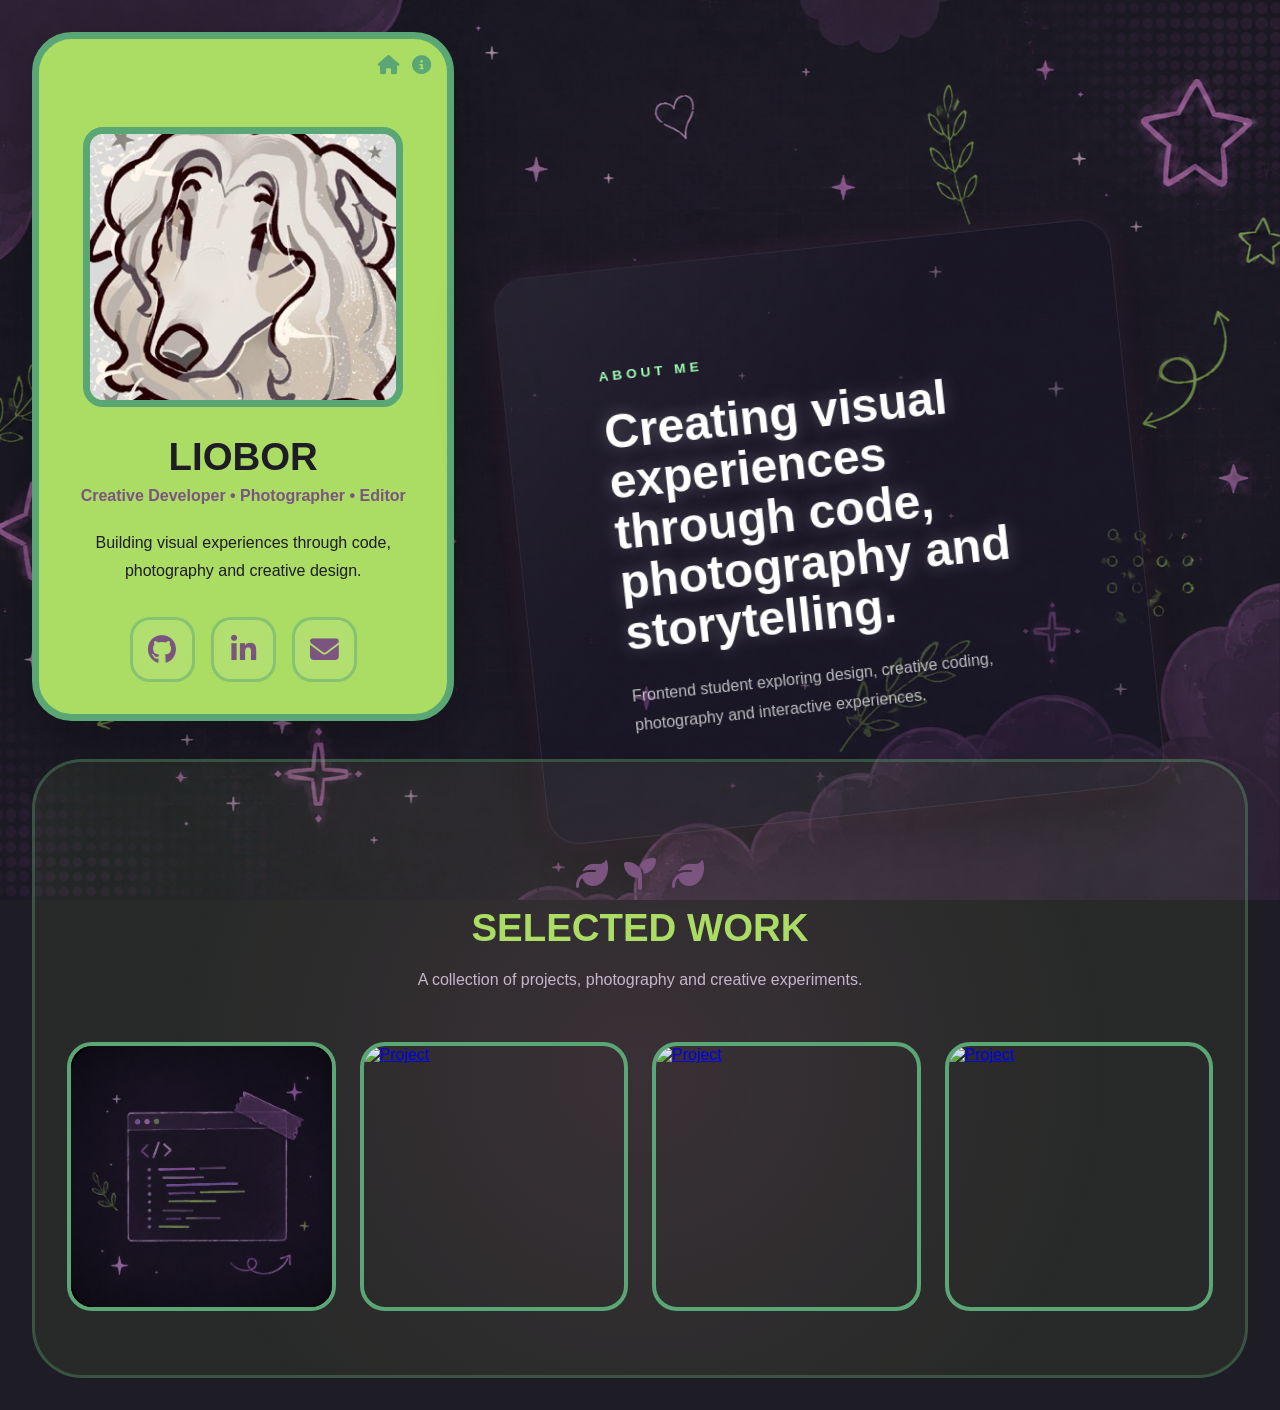
==== Index.html @ 9b70af3d "chore: release v1.0" ====
<!DOCTYPE html>
<html lang="en">
<head>
  <meta charset="UTF-8">
  <meta name="viewport" content="width=device-width, initial-scale=1.0">
  <meta name="viewport" content="width=device-width, initial-scale=1.0">

  <title>Gustavo Portfolio</title>

  <!-- FONT AWESOME -->
  <link rel="stylesheet"
  href="https://cdnjs.cloudflare.com/ajax/libs/font-awesome/6.5.2/css/all.min.css">

  <!-- CSS -->
  <link rel="stylesheet" href="style.css">
</head>

<body>

    <main class="portfolio-grid">

        <main class="layout">

            <!-- HERO CARD -->
            <section class="hero-card">

                <!-- CREDIT -->
                <div class="credit-icons">
                    <a href="Index.html">
                    <i class="fa-solid fa-house"></i>
                    </a>

                    <a href="about.html" class="about-btn">
                    <i class="fa-solid fa-circle-info"></i>
                    </a>
                </div>

                <!-- PROFILE IMAGE -->
                <img
                    class="profile-image"
                    src="assents/Icons/120092547_ITK0CnaYmmAxjuA Pequena.jpeg"
                    alt="Profile Image"
                >
                
                <!-- TITLE -->
                <h1>Liobor</h1>

                <!-- SUBTITLE -->
                <p class="subtitle">
                    Creative Developer • Photographer • Editor
                </p>

                <!-- DESCRIPTION -->
                <p class="description">
                    Building visual experiences through code,
                    photography and creative design.
                </p>

                <!-- SOCIAL BUTTONS -->

                <div class="social-links">

                    <!-- GITHUB -->
                    <a href="https://github.com/madebylio"
                        target="_blank"
                        class="social-btn">

                        <i class="fa-brands fa-github"></i>

                    </a>

                    <!-- LINKEDIN -->
                    <a href="https://linkedin.com/in/SEUUSER"
                        target="_blank"
                        class="social-btn">

                        <i class="fa-brands fa-linkedin-in"></i>

                    </a>

                    <!-- EMAIL -->
                    <a href="mailto:seuemail@email.com"
                        class="social-btn">

                        <i class="fa-solid fa-envelope"></i>

                    </a>

                </div>

            </section>

        </main>

        <!-- SIDE ART -->

        <div class="side-art">

            <div class="paper-note">

                <span class="paper-tag">ABOUT ME</span>

                <h2 class="typing-text">
                    Creating visual experiences through
                    code, photography and storytelling.
                </h2>

                <p>
                    Frontend student exploring design,
                    creative coding, photography and
                    interactive experiences.
                </p>

            </div>

        </div>
        
        <!-- PROJECTS SECTION -->

        <section class="projects-section">

            <!-- BACKGROUND DECORATION -->
            <div class="burst-bg"></div>

            <!-- HEADER -->
            <div class="section-header">

                <div class="nature-icons">
                <i class="fa-solid fa-leaf"></i>
                <i class="fa-solid fa-seedling"></i>
                <i class="fa-solid fa-leaf"></i>
                </div>

                <h2>Selected Work</h2>

                <p>
                A collection of projects,
                photography and creative experiments.
                </p>

            </div>

            <!-- PROJECT GRID -->
            <div class="project-grid">

                <!-- FrontEnd -->
                <a href="https://github.com/madebylio/FrontEnd_Studies" class="project-card">

                <img
                    src="assents/Icons/ChatGPT Image 20 de mai. de 2026, 16_03_41.png"
                    alt="Project"
                >

                <div class="project-overlay">
                    <h3>Frontend Project</h3>
                </div>

                </a>

                <!-- ITEM -->
                <a href="#" class="project-card">

                <img
                    src="https://placehold.co/400x400"
                    alt="Project"
                >

                <div class="project-overlay">
                    <h3>Photography</h3>
                </div>

                </a>

                <!-- ITEM -->
                <a href="#" class="project-card">

                <img
                    src="https://placehold.co/400x400"
                    alt="Project"
                >

                <div class="project-overlay">
                    <h3>Creative Coding</h3>
                </div>

                </a>

                <!-- ITEM -->
                <a href="#" class="project-card">

                <img
                    src="https://placehold.co/400x400"
                    alt="Project"
                >

                <div class="project-overlay">
                    <h3>Visual Design</h3>
                </div>

                </a>

            </div>

        </section>
        
    </main>
    
    <script src="script.js"></script>
</body>
</html>
---- style.css ----
/* =============================================
   RESET & BASE
   ============================================= */

*,
*::before,
*::after {
  margin: 0;
  padding: 0;
  box-sizing: border-box;
}

img {
  max-width: 100%;
  display: block;
}

ul {
  list-style: none;
}

/* =============================================
   CSS VARIABLES
   ============================================= */

:root {
  /* Colors */
  --clr-bg:           #1e1c24;
  --clr-surface:      rgba(255, 255, 255, 0.04);
  --clr-border:       rgba(255, 255, 255, 0.08);
  --clr-border-green: rgba(91, 166, 117, 0.35);

  --clr-green:        #ABDD64;
  --clr-green-dark:   #5BA675;
  --clr-pink:         #D46EB3;
  --clr-purple:       #7B5480;
  --clr-text:         #d5cddd;
  --clr-text-muted:   #c6b7cc;

  /* Typography */
  --font-display: Tahoma, "Arial Narrow", sans-serif;
  --font-body:    "Arial Rounded MT Bold", "Comic Sans MS", sans-serif;

  /* Spacing */
  --gap-sm:  1rem;
  --gap-md:  1.5rem;
  --gap-lg:  2rem;
  --gap-xl:  4rem;

  /* Radius */
  --radius-sm: 16px;
  --radius-md: 25px;
  --radius-lg: 40px;

  /* Shadows */
  --shadow-card: 0 20px 60px rgba(0, 0, 0, 0.3);
  --shadow-hover: 0 20px 40px rgba(0, 0, 0, 0.35);

  /* Transitions */
  --transition: 0.35s ease;
}

html {
  background-color: var(--clr-bg);
}

/* =============================================
   BODY
   ============================================= */

body {

  position: relative;
  isolation: isolate;
  background-color: var(--clr-bg);
  color: var(--clr-text);
  font-family: var(--font-body);
  min-height: 100vh;
  padding: var(--gap-lg);
}

body::before {
  content: "";
  position: fixed;
  inset: 0;
  z-index: 0;
  background-image: url("assents/Images/ChatGPT Image 20 de mai. de 2026, 15_49_19.png");
  background-size: cover;
  background-position: center;
  background-repeat: no-repeat;
  pointer-events: none;
}

body > * {
  position: relative;
  z-index: 1;
}

/* =============================================
   LAYOUT PRINCIPAL
   Três colunas em telas grandes,
   colapsa para uma coluna em telas menores
   ============================================= */

.layout {
  width: 100%;
  max-width: 1800px;
  margin-inline: auto;
  display: grid;
  grid-template-columns: 1.1fr 1fr 0.9fr;
  gap: var(--gap-lg);
  align-items: start;
}

/* =============================================
   HERO CARD
   ============================================= */

.hero-card {
  position: relative;
  background: var(--clr-green);
  border: 7px solid var(--clr-green-dark);
  border-radius: var(--radius-lg);
  padding: 5rem var(--gap-lg) var(--gap-lg);
  text-align: center;
  overflow: hidden;
  box-shadow: var(--shadow-card);
  position: sticky;
  top: 40px;
}

/* Links de crédito / rede social no canto */
.credit-icons {
  position: absolute;
  top: 1rem;
  right: 1rem;
  display: flex;
  gap: 0.8rem;
}

.credit-icons a {
  color: var(--clr-green-dark);
  font-size: 1.2rem;
  transition: transform var(--transition);
}

.credit-icons a:hover {
  transform: scale(1.15);
}

/* Foto de perfil */
.profile-image {
  width: 320px;
  height: 280px;
  object-fit: cover;
  border-radius: 20px;
  border: 7px solid var(--clr-green-dark);
  margin-top: 0.5rem;
  background: #fff;
  display: inline-block;
}

/* Nome */
.hero-card h1 {
  margin-top: 1.5rem;
  font-size: clamp(1.6rem, 3vw, 3rem);
  text-transform: uppercase;
  font-family: var(--font-display);
  color: var(--clr-bg);
  line-height: 1.15;
}

/* Cargo / subtítulo */
.subtitle {
  color: var(--clr-purple);
  font-weight: bold;
  margin-top: 0.5rem;
  font-size: clamp(0.85rem, 1.5vw, 1rem);
}

/* Descrição curta */
.description {
  max-width: 480px;
  margin-inline: auto;
  margin-top: 1.5rem;
  line-height: 1.75;
  color: var(--clr-bg);
  font-size: clamp(0.88rem, 1.3vw, 1rem);
}

/* SOCIAL LINKS */

.social-links{

  display: flex;

  justify-content: center;

  gap: 1rem;

  margin-top: 2rem;

  flex-wrap: wrap;
}

/* BUTTON */

.social-btn{

  width: 65px;
  height: 65px;

  display: flex;

  justify-content: center;
  align-items: center;

  border-radius: 20px;

  text-decoration: none;

  font-size: 1.8rem;

  color: #7B5480;

  background:
  rgba(255,255,255,.08);

  border:
  3px solid rgba(91,166,117,.5);

  backdrop-filter: blur(10px);

  transition:
  transform .3s ease,
  background .3s ease,
  border .3s ease;
}

/* HOVER */

.social-btn:hover{

  transform:
  translateY(-6px)
  scale(1.05);

  background:
  rgba(212,110,179,.15);

  border-color:
  #D46EB3;

  color: white;

  box-shadow:
  0 10px 25px rgba(212,110,179,.25);
}

/* Ícones decorativos */
.nature-icons {
  display: flex;
  justify-content: center;
  gap: var(--gap-sm);
  font-size: 2rem;
  color: var(--clr-purple);
  margin-top: var(--gap-lg);
}

/* =============================================
   SEÇÃO DE PROJETOS
   ============================================= */

.projects-section {
  position: relative;
  margin-top: 0.5rem;
  padding: var(--gap-xl) var(--gap-lg);
  border-radius: 50px;
  background: rgba(171, 221, 100, 0.07);
  border: 3px solid var(--clr-border-green);
  overflow: hidden;
}

/* Radial decorativo de fundo */
.projects-section::before {
  content: "";
  position: absolute;
  inset: 0;
  background: radial-gradient(
    circle at center,
    rgba(212, 110, 179, 0.1),
    transparent 70%
  );
  pointer-events: none;
}

/* Cabeçalho da seção */
.section-header {
  position: relative;
  z-index: 1;
  text-align: center;
  margin-bottom: 3rem;
}

.section-header h2 {
  font-size: clamp(1.8rem, 3vw, 3rem);
  margin-top: 1rem;
  text-transform: uppercase;
  font-family: var(--font-display);
  color: var(--clr-green);
}

.section-header p {
  margin-top: 1rem;
  color: var(--clr-text-muted);
  max-width: 500px;
  margin-inline: auto;
  line-height: 1.75;
  font-size: clamp(0.88rem, 1.3vw, 1rem);
}

/* Grid dos cards de projeto */
.project-grid {
  position: relative;
  z-index: 1;
  display: grid;
  grid-template-columns: repeat(auto-fit, minmax(200px, 1fr));
  gap: var(--gap-md);
}

/* Card individual */
.project-card {
  position: relative;
  overflow: hidden;
  border-radius: var(--radius-md);
  border: 4px solid var(--clr-green-dark);
  aspect-ratio: 1 / 1;
  transition:
    transform var(--transition),
    box-shadow var(--transition);
}

.project-card img {
  width: 100%;
  height: 100%;
  object-fit: cover;
  transition: transform 0.5s ease;
}

/* Overlay com nome do projeto */
.project-overlay {
  position: absolute;
  inset: 0;
  background: linear-gradient(to top, rgba(0, 0, 0, 0.78), transparent);
  display: flex;
  align-items: flex-end;
  justify-content: center;
  padding: 1.5rem;
  opacity: 0;
  transition: opacity var(--transition);
}

.project-overlay h3 {
  color: #fff;
  font-size: 1.1rem;
  text-transform: uppercase;
  letter-spacing: 2px;
}

/* Hover no card */
.project-card:hover {
  transform: translateY(-8px) scale(1.02);
  box-shadow: var(--shadow-hover);
}

.project-card:hover img {
  transform: scale(1.08);
}

.project-card:hover .project-overlay {
  opacity: 1;
}


/* ========================= */
/* SIDE ART */
/* ========================= */

.side-art {

    display: flex;

    justify-content: center;
    align-items: center;

    position: relative;

    min-height: 30px;
}

/* PAPER */

.paper-note {

  position: absolute;

  right: 9%;
  top: -1200%;

  transform:
  translateY(-20%)
  rotate(-6deg);

  width: 620px;

  padding: 6rem;

  border-radius: 32px;

  background:
  rgba(25,20,40,.45);

  backdrop-filter:
  blur(18px);

  border:
  1px solid rgba(255,255,255,.08);

  box-shadow:
  0 20px 60px rgba(0,0,0,.35),
  0 0 30px rgba(212,110,179,.12);

  overflow: hidden;

  animation:
  floatPaper 7s ease-in-out infinite;
}

/* LIGHT EFFECT */

.paper-note::before{

    content: "";

    position: absolute;

    inset: 0;

    background:
    linear-gradient(
        135deg,
        rgba(255,255,255,.06),
        transparent 40%
    );

    pointer-events: none;
}

/* ABOUT TAG */

.paper-tag {

    display: inline-block;

    margin-bottom: 1.5rem;

    font-size: .85rem;

    font-weight: bold;

    letter-spacing: 4px;

    color: #9effb0;
}

/* TITLE */

.typing-text {

    font-size: 3rem;

    line-height: 1.05;

    margin-bottom: 1.5rem;

    color: white;

    font-weight: 900;

    text-shadow:
    0 0 18px rgba(255,255,255,.25);

    animation:
    glowText 5s ease-in-out infinite;
}

/* PARAGRAPH */

.paper-note p {

    color:
    rgba(255,255,255,.72);

    line-height: 1.8;

    font-size: 1rem;

    max-width: 90%;
}

/* FLOATING */

@keyframes floatPaper {

    0% {

        transform:
        translateY(-50%)
        rotate(-6deg);
    }

    50% {

        transform:
        translateY(calc(-50% - 16px))
        rotate(-4deg);
    }

    100% {

        transform:
        translateY(-50%)
        rotate(-6deg);
    }
}
/* ==============================
    PAGE ANIMATION 
    ============================= */

.portfolio-grid,
.about-layout{
    opacity: 0;
    transform: translateX(50px);

    animation: pageIn .6s forwards;
}

@keyframes pageIn{

    to{
        opacity: 1;
        transform: translateX(0);
    }

}

/* ========================= */
/* HIDE ON SMALLER SCREENS */
/* ========================= */

@media (max-width: 1200px){

  .side-art{

    display: none;
  }
  
}

/* =============================================
   RESPONSIVO — TABLET (≤ 1200px)
   Duas colunas, hero ocupa topo inteiro
   ============================================= */

@media (max-width: 1200px){

  .hero-card {

    position: center;
    z-index: 5;
    grid-column: 1 / -2; /* ocupa as duas colunas */
    padding: 5rem var(--gap-lg) var(--gap-lg);
  }

  .paper-note{

    position: absolute;

    right: 9%;

    width: min(90%, 500px);

    max-width: 480px;
    z-index: 2;

    transform: rotate(-2deg);
  }
  
}


/* =============================================
   RESPONSIVO — TABLET (≤ 1024px)
   Duas colunas, hero ocupa topo inteiro
   ============================================= */

@media (max-width: 1024px) {
  .layout {
    grid-template-columns: 1fr 1fr;
    padding: var(--gap-sm);
  }

  .hero-card {
    position: center;
    z-index: 5;
    grid-column: 1 / -1; /* ocupa as duas colunas */
    padding: 5rem var(--gap-lg) var(--gap-lg);
  }

  .profile-image {
    width: 190px;
    height: 190px;
    margin-top: 0.5rem;
  }
  
}

/* =============================================
   RESPONSIVO — TABLET PEQUENO (≤ 768px)
   Uma coluna, tudo empilhado
   ============================================= */

@media (max-width: 768px) {
  body {
    padding: var(--gap-sm);
  }

  .layout {
    grid-template-columns: 1fr;
  }

  .hero-card {
    padding-top: 4rem;
  }

  .profile-image {
    width: 170px;
    height: 170px;
    margin-top: 0.5rem;
  }

  .project-grid {
    grid-template-columns: repeat(auto-fit, minmax(160px, 1fr));
  }
  
}

/* =============================================
   RESPONSIVO — MOBILE (≤ 480px)
   Ajustes finos para telas pequenas
   ============================================= */

@media (max-width: 480px) {
  body {
    padding: 0.5rem;
  }

  .hero-card,
  .projects-section,

  .profile-image {
    width: 140px;
    height: 140px;
    border-width: 7px;
    margin-top: 1.5rem;
  }

  .project-grid {
    grid-template-columns: 1fr 1fr;
  }

}

/* =============================================
   RESPONSIVO — MOBILE PEQUENO (≤ 360px)
   ============================================= */

@media (max-width: 360px) {
  .project-grid {
    grid-template-columns: 1fr;
  }
}
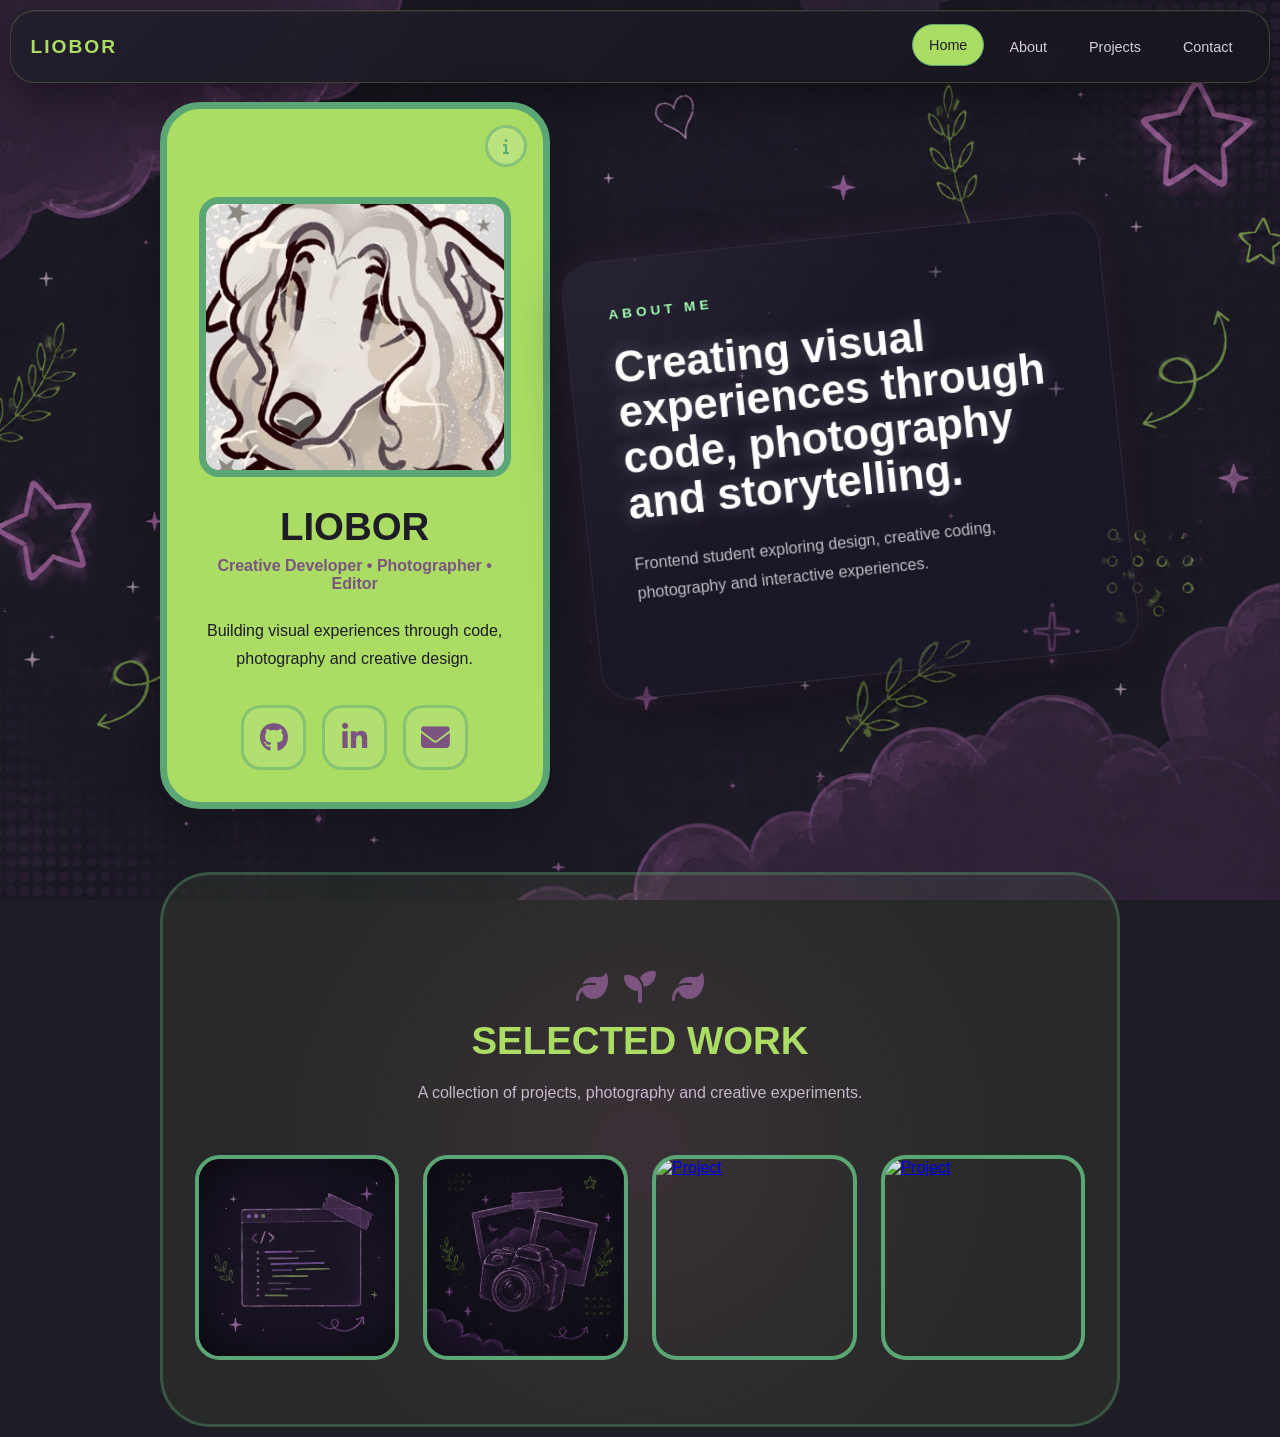
==== commit bcb87654: "feat: update portfolio additions" ====
--- a/Index.html
+++ b/Index.html
@@ -3,7 +3,6 @@
 <head>
   <meta charset="UTF-8">
   <meta name="viewport" content="width=device-width, initial-scale=1.0">
-  <meta name="viewport" content="width=device-width, initial-scale=1.0">
 
   <title>Gustavo Portfolio</title>
 
@@ -17,6 +16,21 @@
 
 <body>
 
+    <header class="top-menu">
+        <a href="Index.html" class="menu-logo">Liobor</a>
+
+        <button class="menu-toggle" type="button" aria-label="Open navigation menu" aria-expanded="false" aria-controls="main-navigation">
+            <i class="fa-solid fa-bars"></i>
+        </button>
+
+        <nav class="menu-links" id="main-navigation" aria-label="Main navigation">
+            <a href="Index.html" class="active">Home</a>
+            <a href="about.html">About</a>
+            <a href="#projects">Projects</a>
+            <a href="mailto:seuemail@email.com">Contact</a>
+        </nav>
+    </header>
+
     <main class="portfolio-grid">
 
         <main class="layout">
@@ -24,15 +38,17 @@
             <!-- HERO CARD -->
             <section class="hero-card">
 
-                <!-- CREDIT -->
-                <div class="credit-icons">
-                    <a href="Index.html">
-                    <i class="fa-solid fa-house"></i>
-                    </a>
-
-                    <a href="about.html" class="about-btn">
-                    <i class="fa-solid fa-circle-info"></i>
-                    </a>
+                <!-- EASTER EGG -->
+                <button class="secret-btn" type="button" aria-label="Unlock creative mode">
+                    <i class="fa-solid fa-info"></i>
+                </button>
+
+                <div class="sparkles" aria-hidden="true">
+                    <span></span>
+                    <span></span>
+                    <span></span>
+                    <span></span>
+                    <span></span>
                 </div>
 
                 <!-- PROFILE IMAGE -->
@@ -46,7 +62,7 @@
                 <h1>Liobor</h1>
 
                 <!-- SUBTITLE -->
-                <p class="subtitle">
+                <p class="subtitle" data-default-text="Creative Developer • Photographer • Editor">
                     Creative Developer • Photographer • Editor
                 </p>
 
@@ -98,6 +114,13 @@
 
             <div class="paper-note">
 
+                <div class="paper-sparkles" aria-hidden="true">
+                    <span></span>
+                    <span></span>
+                    <span></span>
+                    <span></span>
+                </div>
+
                 <span class="paper-tag">ABOUT ME</span>
 
                 <h2 class="typing-text">
@@ -117,7 +140,7 @@
         
         <!-- PROJECTS SECTION -->
 
-        <section class="projects-section">
+        <section class="projects-section" id="projects">
 
             <!-- BACKGROUND DECORATION -->
             <div class="burst-bg"></div>
@@ -147,7 +170,7 @@
                 <a href="https://github.com/madebylio/FrontEnd_Studies" class="project-card">
 
                 <img
-                    src="assents/Icons/ChatGPT Image 20 de mai. de 2026, 16_03_41.png"
+                    src="assents/Images/FrontEnd.png"
                     alt="Project"
                 >
 
@@ -161,7 +184,7 @@
                 <a href="#" class="project-card">
 
                 <img
-                    src="https://placehold.co/400x400"
+                    src="assents/Images/Photografy.png"
                     alt="Project"
                 >
 
--- a/style.css
+++ b/style.css
@@ -76,7 +76,7 @@
   color: var(--clr-text);
   font-family: var(--font-body);
   min-height: 100vh;
-  padding: var(--gap-lg);
+  padding: clamp(0.35rem, 0.8vw, 0.75rem);
 }
 
 body::before {
@@ -97,19 +97,124 @@
 }
 
 /* =============================================
+   TOP MENU
+   ============================================= */
+
+.top-menu {
+  position: relative;
+  width: min(100%, 1800px);
+  margin: 0 auto clamp(1rem, 1.5vw, 1.5rem);
+  display: flex;
+  align-items: center;
+  justify-content: space-between;
+  gap: var(--gap-md);
+  padding: 0.9rem 1.2rem;
+  border: 1px solid rgba(171, 221, 100, 0.22);
+  border-radius: var(--radius-md);
+  background:
+    linear-gradient(135deg, rgba(34, 30, 43, 0.95), rgba(23, 21, 30, 0.92));
+  backdrop-filter: blur(18px);
+  box-shadow:
+    0 16px 45px rgba(0, 0, 0, 0.36),
+    inset 0 1px 0 rgba(255, 255, 255, 0.05);
+}
+
+.menu-logo {
+  color: var(--clr-green);
+  font-family: var(--font-display);
+  font-size: 1.2rem;
+  font-weight: bold;
+  letter-spacing: 2px;
+  text-decoration: none;
+  text-transform: uppercase;
+}
+
+.menu-links {
+  display: flex;
+  align-items: center;
+  justify-content: flex-end;
+  gap: 0.5rem;
+  flex-wrap: wrap;
+}
+
+.menu-links a {
+  min-height: 42px;
+  display: inline-flex;
+  align-items: center;
+  justify-content: center;
+  padding: 0 1rem;
+  border: 1px solid transparent;
+  border-radius: 999px;
+  color: var(--clr-text);
+  font-size: 0.9rem;
+  text-decoration: none;
+  transition:
+    transform var(--transition),
+    color var(--transition),
+    border-color var(--transition),
+    background var(--transition);
+}
+
+.menu-links a:hover,
+.menu-links a.active {
+  color: var(--clr-bg);
+  background: var(--clr-green);
+  border-color: var(--clr-green-dark);
+  transform: translateY(-2px);
+}
+
+.menu-toggle {
+  width: 46px;
+  height: 46px;
+  display: none;
+  align-items: center;
+  justify-content: center;
+  flex: 0 0 auto;
+  border: 1px solid rgba(171, 221, 100, 0.42);
+  border-radius: 50%;
+  background: rgba(171, 221, 100, 0.12);
+  color: var(--clr-green);
+  cursor: pointer;
+  font-size: 1.1rem;
+  transition:
+    transform var(--transition),
+    color var(--transition),
+    background var(--transition),
+    border-color var(--transition);
+}
+
+.menu-toggle:hover,
+.menu-toggle:focus-visible {
+  color: var(--clr-bg);
+  background: var(--clr-green);
+  border-color: var(--clr-green-dark);
+  outline: none;
+  transform: translateY(-2px);
+}
+
+/* =============================================
    LAYOUT PRINCIPAL
    Três colunas em telas grandes,
    colapsa para uma coluna em telas menores
    ============================================= */
 
-.layout {
+.portfolio-grid {
   width: 100%;
   max-width: 1800px;
   margin-inline: auto;
   display: grid;
-  grid-template-columns: 1.1fr 1fr 0.9fr;
-  gap: var(--gap-lg);
+  grid-template-columns: minmax(300px, 420px) minmax(420px, 640px);
+  gap: clamp(1.25rem, 3vw, 3.5rem);
+  align-items: center;
+  justify-content: center;
+}
+
+.layout {
+  width: 100%;
+  display: grid;
+  grid-template-columns: 1fr;
   align-items: start;
+  justify-self: start;
 }
 
 /* =============================================
@@ -129,23 +234,111 @@
   top: 40px;
 }
 
-/* Links de crédito / rede social no canto */
-.credit-icons {
+.secret-btn {
   position: absolute;
   top: 1rem;
   right: 1rem;
-  display: flex;
-  gap: 0.8rem;
-}
-
-.credit-icons a {
+  width: 42px;
+  height: 42px;
+  display: inline-flex;
+  align-items: center;
+  justify-content: center;
+  border: 3px solid rgba(91, 166, 117, 0.55);
+  border-radius: 50%;
+  background: rgba(255, 255, 255, 0.18);
   color: var(--clr-green-dark);
-  font-size: 1.2rem;
-  transition: transform var(--transition);
-}
-
-.credit-icons a:hover {
-  transform: scale(1.15);
+  cursor: pointer;
+  font-size: 1rem;
+  transition:
+    transform var(--transition),
+    color var(--transition),
+    background var(--transition),
+    border-color var(--transition);
+}
+
+.secret-btn:hover,
+.secret-btn:focus-visible {
+  color: white;
+  background: rgba(212, 110, 179, 0.28);
+  border-color: var(--clr-pink);
+  outline: none;
+  transform: scale(1.1) rotate(8deg);
+}
+
+.hero-card.creative-mode {
+  animation: creativePulse 6s ease;
+}
+
+.hero-card.creative-mode .profile-image {
+  box-shadow:
+    0 0 0 8px rgba(255, 255, 255, 0.18),
+    0 0 35px rgba(212, 110, 179, 0.5);
+}
+
+.sparkles {
+  position: absolute;
+  inset: 0;
+  pointer-events: none;
+}
+
+.sparkles span {
+  position: absolute;
+  width: 9px;
+  height: 9px;
+  border-radius: 50%;
+  background: white;
+  opacity: 0;
+  box-shadow:
+    0 0 12px white,
+    0 0 22px var(--clr-pink);
+}
+
+.sparkles span:nth-child(1) {
+  top: 22%;
+  left: 18%;
+}
+
+.sparkles span:nth-child(2) {
+  top: 17%;
+  right: 24%;
+  background: var(--clr-pink);
+}
+
+.sparkles span:nth-child(3) {
+  top: 45%;
+  left: 12%;
+  background: var(--clr-green-dark);
+}
+
+.sparkles span:nth-child(4) {
+  top: 52%;
+  right: 13%;
+}
+
+.sparkles span:nth-child(5) {
+  bottom: 25%;
+  right: 28%;
+  background: var(--clr-pink);
+}
+
+.hero-card.creative-mode .sparkles span {
+  animation: sparklePop 4.2s ease forwards;
+}
+
+.hero-card.creative-mode .sparkles span:nth-child(2) {
+  animation-delay: .12s;
+}
+
+.hero-card.creative-mode .sparkles span:nth-child(3) {
+  animation-delay: .22s;
+}
+
+.hero-card.creative-mode .sparkles span:nth-child(4) {
+  animation-delay: .34s;
+}
+
+.hero-card.creative-mode .sparkles span:nth-child(5) {
+  animation-delay: .46s;
 }
 
 /* Foto de perfil */
@@ -158,6 +351,7 @@
   margin-top: 0.5rem;
   background: #fff;
   display: inline-block;
+  transition: box-shadow var(--transition);
 }
 
 /* Nome */
@@ -273,7 +467,10 @@
 
 .projects-section {
   position: relative;
-  margin-top: 0.5rem;
+  grid-column: 1 / -1;
+  width: 100%;
+  justify-self: stretch;
+  margin-top: 2rem;
   padding: var(--gap-xl) var(--gap-lg);
   border-radius: 50px;
   background: rgba(171, 221, 100, 0.07);
@@ -324,7 +521,7 @@
   position: relative;
   z-index: 1;
   display: grid;
-  grid-template-columns: repeat(auto-fit, minmax(200px, 1fr));
+  grid-template-columns: repeat(auto-fit, minmax(min(180px, 100%), 1fr));
   gap: var(--gap-md);
 }
 
@@ -381,39 +578,64 @@
   opacity: 1;
 }
 
+@keyframes creativePulse {
+  0% {
+    box-shadow: var(--shadow-card);
+  }
+
+  45% {
+    box-shadow:
+      var(--shadow-card),
+      0 0 35px rgba(212, 110, 179, 0.45),
+      0 0 60px rgba(171, 221, 100, 0.32);
+  }
+
+  100% {
+    box-shadow: var(--shadow-card);
+  }
+}
+
+@keyframes sparklePop {
+  0% {
+    opacity: 0;
+    transform: translateY(8px) scale(0.2);
+  }
+
+  35% {
+    opacity: 1;
+    transform: translateY(-8px) scale(1.2);
+  }
+
+  100% {
+    opacity: 0;
+    transform: translateY(-24px) scale(0.4);
+  }
+}
+
 
 /* ========================= */
 /* SIDE ART */
 /* ========================= */
 
 .side-art {
-
-    display: flex;
-
-    justify-content: center;
-    align-items: center;
-
-    position: relative;
-
-    min-height: 30px;
+  width: 100%;
+  min-width: 0;
+  min-height: 620px;
+  display: flex;
+  justify-content: center;
+  align-items: center;
+  position: relative;
+  overflow: visible;
+  justify-self: stretch;
 }
 
 /* PAPER */
 
 .paper-note {
-
-  position: absolute;
-
-  right: 9%;
-  top: -1200%;
-
-  transform:
-  translateY(-20%)
-  rotate(-6deg);
-
-  width: 620px;
-
-  padding: 6rem;
+  position: relative;
+  width: min(100%, 720px);
+  min-height: clamp(430px, 34vw, 620px);
+  padding: clamp(3rem, 5vw, 6rem);
 
   border-radius: 32px;
 
@@ -432,8 +654,14 @@
 
   overflow: hidden;
 
+  transform: rotate(-6deg);
+  animation: floatPaper 7s ease-in-out infinite;
+}
+
+.paper-note.creative-mode {
   animation:
-  floatPaper 7s ease-in-out infinite;
+    floatPaper 7s ease-in-out infinite,
+    paperFlash 6s ease;
 }
 
 /* LIGHT EFFECT */
@@ -508,6 +736,63 @@
     max-width: 90%;
 }
 
+.paper-sparkles {
+  position: absolute;
+  inset: 0;
+  pointer-events: none;
+  z-index: 2;
+}
+
+.paper-sparkles span {
+  position: absolute;
+  width: 8px;
+  height: 8px;
+  border-radius: 50%;
+  background: var(--clr-green);
+  opacity: 0;
+  box-shadow:
+    0 0 12px var(--clr-green),
+    0 0 24px rgba(212, 110, 179, 0.8);
+}
+
+.paper-sparkles span:nth-child(1) {
+  top: 18%;
+  left: 18%;
+}
+
+.paper-sparkles span:nth-child(2) {
+  top: 22%;
+  right: 18%;
+  background: var(--clr-pink);
+}
+
+.paper-sparkles span:nth-child(3) {
+  bottom: 24%;
+  left: 22%;
+  background: white;
+}
+
+.paper-sparkles span:nth-child(4) {
+  bottom: 18%;
+  right: 24%;
+}
+
+.paper-note.creative-mode .paper-sparkles span {
+  animation: sparklePop 4.2s ease forwards;
+}
+
+.paper-note.creative-mode .paper-sparkles span:nth-child(2) {
+  animation-delay: .15s;
+}
+
+.paper-note.creative-mode .paper-sparkles span:nth-child(3) {
+  animation-delay: .28s;
+}
+
+.paper-note.creative-mode .paper-sparkles span:nth-child(4) {
+  animation-delay: .4s;
+}
+
 /* FLOATING */
 
 @keyframes floatPaper {
@@ -515,23 +800,44 @@
     0% {
 
         transform:
-        translateY(-50%)
+        translateY(0)
         rotate(-6deg);
     }
 
     50% {
 
         transform:
-        translateY(calc(-50% - 16px))
+        translateY(-16px)
         rotate(-4deg);
     }
 
     100% {
 
         transform:
-        translateY(-50%)
+        translateY(0)
         rotate(-6deg);
     }
+}
+
+@keyframes paperFlash {
+  0% {
+    box-shadow:
+      0 20px 60px rgba(0,0,0,.35),
+      0 0 30px rgba(212,110,179,.12);
+  }
+
+  45% {
+    box-shadow:
+      0 20px 60px rgba(0,0,0,.35),
+      0 0 35px rgba(212,110,179,.5),
+      0 0 70px rgba(171,221,100,.28);
+  }
+
+  100% {
+    box-shadow:
+      0 20px 60px rgba(0,0,0,.35),
+      0 0 30px rgba(212,110,179,.12);
+  }
 }
 /* ==============================
     PAGE ANIMATION 
@@ -555,16 +861,65 @@
 }
 
 /* ========================= */
-/* HIDE ON SMALLER SCREENS */
+/* SIDE ART LIMIT */
 /* ========================= */
 
-@media (max-width: 1200px){
-
-  .side-art{
-
+@media (max-width: 1450px) {
+  .portfolio-grid {
+    grid-template-columns: minmax(290px, 390px) minmax(360px, 540px);
+    gap: clamp(1rem, 2.4vw, 2.75rem);
+  }
+
+  .paper-note {
+    width: min(100%, 540px);
+    min-height: 440px;
+    padding: clamp(2.25rem, 3.4vw, 4rem);
+  }
+
+  .typing-text {
+    font-size: clamp(2.1rem, 3.4vw, 3rem);
+  }
+}
+
+@media (max-width: 1020px) {
+  .portfolio-grid {
+    grid-template-columns: minmax(280px, 370px) minmax(320px, 430px);
+    gap: 1rem;
+  }
+
+  .paper-note {
+    width: min(100%, 420px);
+    min-height: 360px;
+    padding: 2.25rem;
+  }
+
+  .typing-text {
+    font-size: clamp(1.7rem, 3vw, 2.25rem);
+  }
+
+  .paper-note p {
+    font-size: 0.9rem;
+  }
+}
+
+@media (max-width: 900px) {
+  .portfolio-grid {
+    grid-template-columns: minmax(280px, 420px);
+    justify-content: center;
+  }
+
+  .layout {
+    justify-self: center;
+  }
+
+  .side-art {
     display: none;
   }
-  
+
+  .projects-section {
+    width: min(calc(100vw - 1rem), 760px);
+    justify-self: center;
+  }
 }
 
 /* =============================================
@@ -576,24 +931,11 @@
 
   .hero-card {
 
-    position: center;
+    position: relative;
     z-index: 5;
-    grid-column: 1 / -2; /* ocupa as duas colunas */
+    top: auto;
+    grid-column: 1 / -1;
     padding: 5rem var(--gap-lg) var(--gap-lg);
-  }
-
-  .paper-note{
-
-    position: absolute;
-
-    right: 9%;
-
-    width: min(90%, 500px);
-
-    max-width: 480px;
-    z-index: 2;
-
-    transform: rotate(-2deg);
   }
   
 }
@@ -606,14 +948,14 @@
 
 @media (max-width: 1024px) {
   .layout {
-    grid-template-columns: 1fr 1fr;
     padding: var(--gap-sm);
   }
 
   .hero-card {
-    position: center;
+    position: relative;
     z-index: 5;
-    grid-column: 1 / -1; /* ocupa as duas colunas */
+    top: auto;
+    grid-column: 1 / -1;
     padding: 5rem var(--gap-lg) var(--gap-lg);
   }
 
@@ -635,12 +977,69 @@
     padding: var(--gap-sm);
   }
 
+  .top-menu {
+    align-items: center;
+    flex-direction: row;
+    flex-wrap: wrap;
+    gap: 0.75rem;
+    padding: 0.65rem 0.8rem;
+    border-radius: 18px;
+  }
+
+  .menu-toggle {
+    display: inline-flex;
+    width: 38px;
+    height: 38px;
+    font-size: 0.95rem;
+  }
+
+  .menu-logo {
+    font-size: 1rem;
+    letter-spacing: 1.5px;
+  }
+
+  .menu-links {
+    max-height: 0;
+    width: 100%;
+    flex-direction: column;
+    align-items: stretch;
+    justify-content: center;
+    gap: 0.65rem;
+    overflow: hidden;
+    opacity: 0;
+    pointer-events: none;
+    transition:
+      max-height var(--transition),
+      opacity var(--transition),
+      padding-top var(--transition);
+  }
+
+  .top-menu.is-open .menu-links {
+    max-height: 320px;
+    padding-top: 0.45rem;
+    opacity: 1;
+    pointer-events: auto;
+  }
+
+  .menu-links a {
+    width: 100%;
+    min-height: 38px;
+    border-color: rgba(171, 221, 100, 0.18);
+    background: rgba(255, 255, 255, 0.04);
+  }
+
   .layout {
     grid-template-columns: 1fr;
   }
 
   .hero-card {
     padding-top: 4rem;
+  }
+
+  .secret-btn {
+    width: 38px;
+    height: 38px;
+    font-size: 0.9rem;
   }
 
   .profile-image {
@@ -665,13 +1064,43 @@
     padding: 0.5rem;
   }
 
-  .hero-card,
-  .projects-section,
+  .top-menu {
+    border-radius: 16px;
+    margin-bottom: 1rem;
+    padding: 0.55rem 0.7rem;
+  }
+
+  .menu-logo {
+    width: auto;
+    text-align: left;
+    font-size: 0.92rem;
+  }
+
+  .menu-links a {
+    min-height: 36px;
+    padding: 0 0.7rem;
+    font-size: 0.82rem;
+  }
+
+  .hero-card {
+    width: 100%;
+    height: auto;
+    padding: 4rem 1rem 1.5rem;
+    border-width: 5px;
+    border-radius: var(--radius-md);
+  }
+
+  .projects-section {
+    width: 100%;
+    height: auto;
+    padding: 2rem 1rem;
+    border-radius: var(--radius-md);
+  }
 
   .profile-image {
     width: 140px;
     height: 140px;
-    border-width: 7px;
+    border-width: 5px;
     margin-top: 1.5rem;
   }
 
@@ -679,6 +1108,12 @@
     grid-template-columns: 1fr 1fr;
   }
 
+}
+
+@media (min-width: 481px) and (max-width: 700px) {
+  .project-grid {
+    grid-template-columns: repeat(2, minmax(0, 1fr));
+  }
 }
 
 /* =============================================
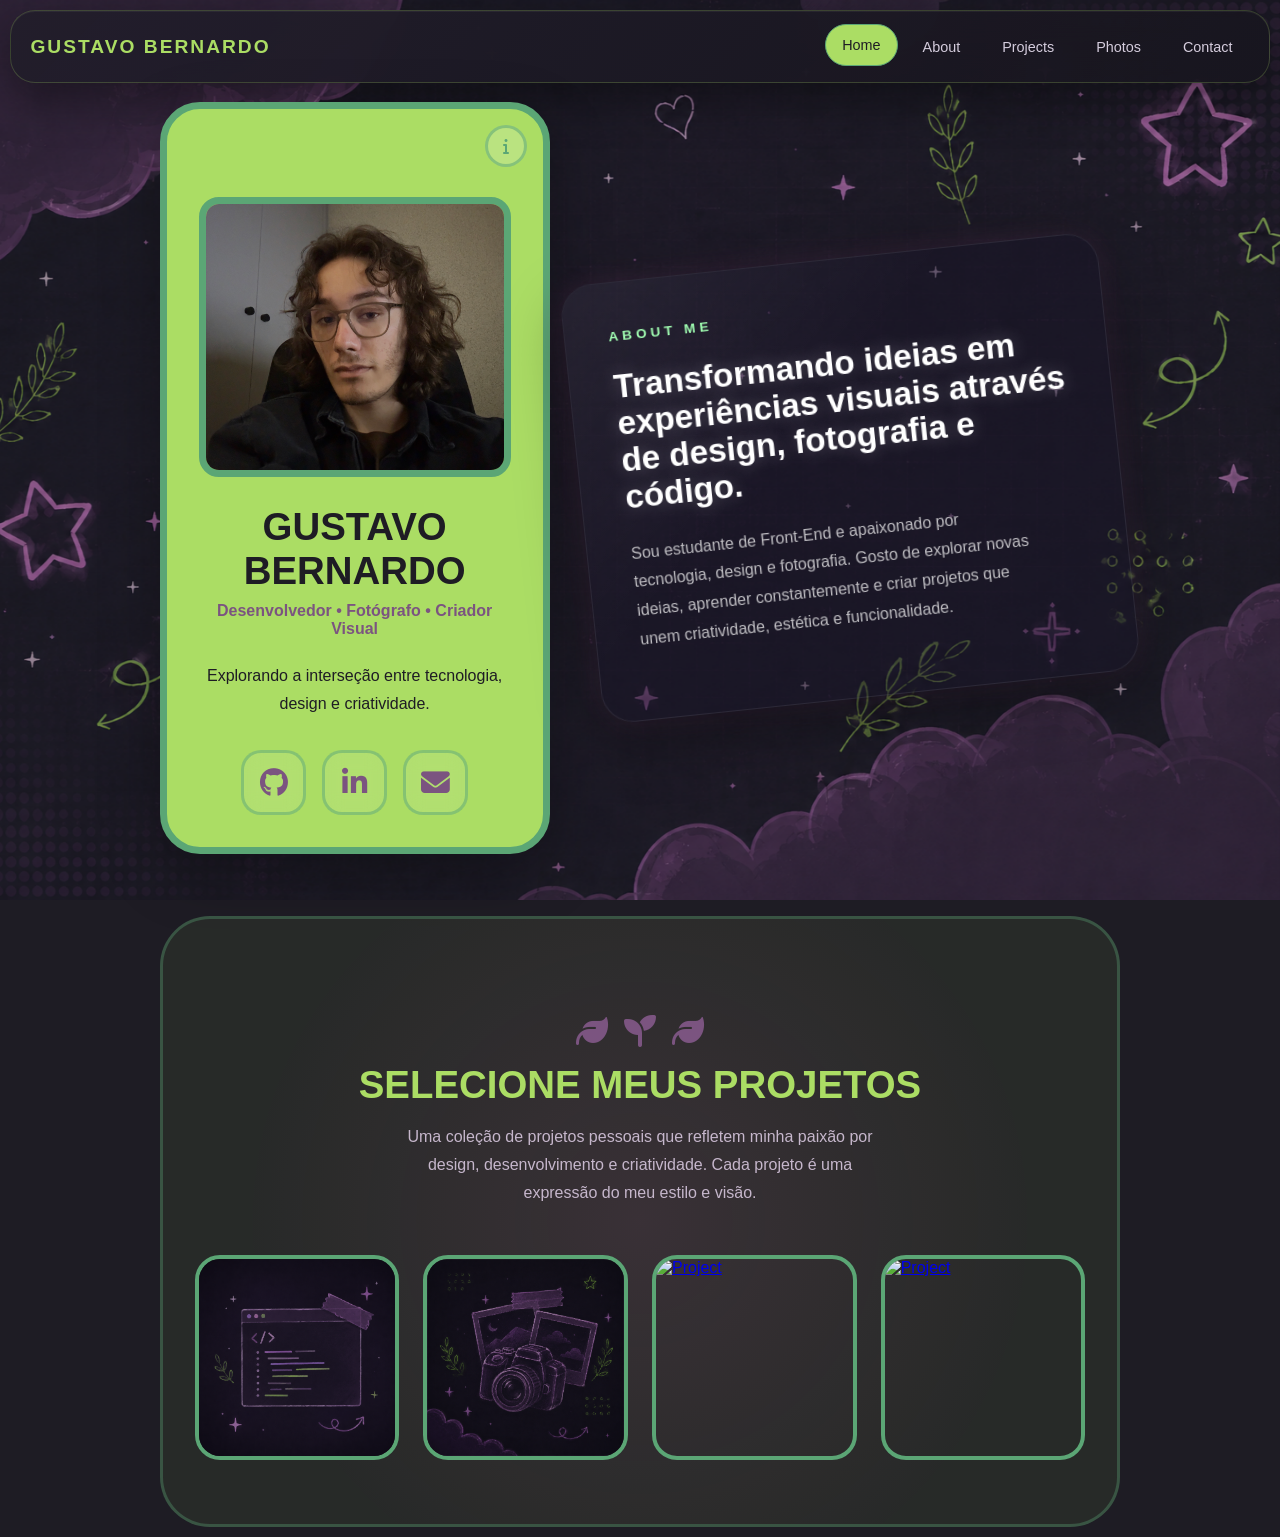
==== commit 83d4ea33: "Finaliza versao do portfolio" ====
--- a/Index.html
+++ b/Index.html
@@ -17,7 +17,7 @@
 <body>
 
     <header class="top-menu">
-        <a href="Index.html" class="menu-logo">Liobor</a>
+        <a href="Index.html" class="menu-logo">Gustavo Bernardo</a>
 
         <button class="menu-toggle" type="button" aria-label="Open navigation menu" aria-expanded="false" aria-controls="main-navigation">
             <i class="fa-solid fa-bars"></i>
@@ -27,7 +27,8 @@
             <a href="Index.html" class="active">Home</a>
             <a href="about.html">About</a>
             <a href="#projects">Projects</a>
-            <a href="mailto:seuemail@email.com">Contact</a>
+            <a href="photos.html">Photos</a>
+            <a href="#" data-copy-email="gustavobernardo665@gmail.com">Contact</a>
         </nav>
     </header>
 
@@ -54,22 +55,21 @@
                 <!-- PROFILE IMAGE -->
                 <img
                     class="profile-image"
-                    src="assents/Icons/120092547_ITK0CnaYmmAxjuA Pequena.jpeg"
+                    src="assents/Icons/IMG_1988.jpeg"
                     alt="Profile Image"
                 >
                 
                 <!-- TITLE -->
-                <h1>Liobor</h1>
+                <h1>Gustavo Bernardo</h1>
 
                 <!-- SUBTITLE -->
                 <p class="subtitle" data-default-text="Creative Developer • Photographer • Editor">
-                    Creative Developer • Photographer • Editor
+                    Desenvolvedor • Fotógrafo • Criador Visual
                 </p>
 
                 <!-- DESCRIPTION -->
                 <p class="description">
-                    Building visual experiences through code,
-                    photography and creative design.
+                    Explorando a interseção entre tecnologia, design e criatividade.
                 </p>
 
                 <!-- SOCIAL BUTTONS -->
@@ -86,7 +86,7 @@
                     </a>
 
                     <!-- LINKEDIN -->
-                    <a href="https://linkedin.com/in/SEUUSER"
+                    <a href="https://www.linkedin.com/in/gustavo-bernardo-98a0b340b/"
                         target="_blank"
                         class="social-btn">
 
@@ -95,12 +95,11 @@
                     </a>
 
                     <!-- EMAIL -->
-                    <a href="mailto:seuemail@email.com"
-                        class="social-btn">
+                    <button class="social-btn" type="button" data-copy-email="gustavobernardo665@gmail.com" aria-label="Copy email">
 
                         <i class="fa-solid fa-envelope"></i>
 
-                    </a>
+                    </button>
 
                 </div>
 
@@ -124,14 +123,15 @@
                 <span class="paper-tag">ABOUT ME</span>
 
                 <h2 class="typing-text">
-                    Creating visual experiences through
-                    code, photography and storytelling.
+                    Transformando ideias em experiências visuais através de design, 
+                    fotografia e código.
                 </h2>
 
                 <p>
-                    Frontend student exploring design,
-                    creative coding, photography and
-                    interactive experiences.
+                    Sou estudante de Front-End e apaixonado por tecnologia, 
+                    design e fotografia. Gosto de explorar novas ideias, 
+                    aprender constantemente e criar projetos que unem criatividade, 
+                    estética e funcionalidade.
                 </p>
 
             </div>
@@ -154,11 +154,11 @@
                 <i class="fa-solid fa-leaf"></i>
                 </div>
 
-                <h2>Selected Work</h2>
+                <h2>Selecione Meus Projetos</h2>
 
                 <p>
-                A collection of projects,
-                photography and creative experiments.
+                    Uma coleção de projetos pessoais que refletem minha paixão por design, 
+                    desenvolvimento e criatividade. Cada projeto é uma expressão do meu estilo e visão.
                 </p>
 
             </div>
@@ -175,7 +175,21 @@
                 >
 
                 <div class="project-overlay">
-                    <h3>Frontend Project</h3>
+                    <h3>projeto Frontend </h3>
+                </div>
+
+                </a>
+
+                <!-- ITEM -->
+                <a href="photos.html" class="project-card">
+
+                <img
+                    src="assents/Images/Photografy.png"
+                    alt="Project"
+                >
+
+                <div class="project-overlay">
+                    <h3>Fotografia</h3>
                 </div>
 
                 </a>
@@ -184,12 +198,12 @@
                 <a href="#" class="project-card">
 
                 <img
-                    src="assents/Images/Photografy.png"
-                    alt="Project"
-                >
-
-                <div class="project-overlay">
-                    <h3>Photography</h3>
+                    src="assents/images/ComingSoon.png"
+                    alt="Project"
+                >
+
+                <div class="project-overlay">
+                    <h3>Em Breve</h3>
                 </div>
 
                 </a>
@@ -198,26 +212,12 @@
                 <a href="#" class="project-card">
 
                 <img
-                    src="https://placehold.co/400x400"
-                    alt="Project"
-                >
-
-                <div class="project-overlay">
-                    <h3>Creative Coding</h3>
-                </div>
-
-                </a>
-
-                <!-- ITEM -->
-                <a href="#" class="project-card">
-
-                <img
-                    src="https://placehold.co/400x400"
-                    alt="Project"
-                >
-
-                <div class="project-overlay">
-                    <h3>Visual Design</h3>
+                    src="assents/images/ComingSoon.png"
+                    alt="Project"
+                >
+
+                <div class="project-overlay">
+                    <h3>Em Breve</h3>
                 </div>
 
                 </a>
--- a/style.css
+++ b/style.css
@@ -62,6 +62,12 @@
 
 html {
   background-color: var(--clr-bg);
+  background-image: url("assents/Images/ChatGPT Image 20 de mai. de 2026, 15_49_19.png");
+  background-size: cover;
+  background-position: center;
+  background-repeat: no-repeat;
+  background-attachment: fixed;
+  min-height: 100%;
 }
 
 /* =============================================
@@ -72,7 +78,7 @@
 
   position: relative;
   isolation: isolate;
-  background-color: var(--clr-bg);
+  background-color: transparent;
   color: var(--clr-text);
   font-family: var(--font-body);
   min-height: 100vh;
@@ -83,7 +89,7 @@
   content: "";
   position: fixed;
   inset: 0;
-  z-index: 0;
+  z-index: -1;
   background-image: url("assents/Images/ChatGPT Image 20 de mai. de 2026, 15_49_19.png");
   background-size: cover;
   background-position: center;
@@ -93,7 +99,6 @@
 
 body > * {
   position: relative;
-  z-index: 1;
 }
 
 /* =============================================
@@ -412,6 +417,7 @@
   border-radius: 20px;
 
   text-decoration: none;
+  cursor: pointer;
 
   font-size: 1.8rem;
 
@@ -431,6 +437,11 @@
   border .3s ease;
 }
 
+.social-btn:focus-visible {
+  outline: 3px solid rgba(212, 110, 179, 0.65);
+  outline-offset: 4px;
+}
+
 /* HOVER */
 
 .social-btn:hover{
@@ -449,6 +460,39 @@
 
   box-shadow:
   0 10px 25px rgba(212,110,179,.25);
+}
+
+.copy-toast {
+  position: fixed;
+  left: 50%;
+  top: 1rem;
+  z-index: 20;
+  max-width: min(92vw, 420px);
+  padding: 0.85rem 1rem;
+  border: 1px solid rgba(171, 221, 100, 0.35);
+  border-radius: 18px;
+  color: var(--clr-green);
+  background: rgba(30, 28, 36, 0.92);
+  box-shadow: 0 18px 40px rgba(0, 0, 0, 0.35);
+  opacity: 0;
+  pointer-events: none;
+  transform: translate(-50%, 0.45rem) scale(0.98);
+  transition:
+    opacity var(--transition),
+    transform var(--transition);
+}
+
+.copy-toast.is-visible {
+  opacity: 1;
+  transform: translate(-50%, -0.2rem) scale(1);
+}
+
+.copy-toast.is-below {
+  transform: translate(-50%, -0.45rem) scale(0.98);
+}
+
+.copy-toast.is-below.is-visible {
+  transform: translate(-50%, 0.2rem) scale(1);
 }
 
 /* Ícones decorativos */
@@ -705,9 +749,9 @@
 
 .typing-text {
 
-    font-size: 3rem;
-
-    line-height: 1.05;
+    font-size: clamp(1.8rem, 2.6vw, 2.35rem);
+
+    line-height: 1.12;
 
     margin-bottom: 1.5rem;
 
@@ -877,7 +921,7 @@
   }
 
   .typing-text {
-    font-size: clamp(2.1rem, 3.4vw, 3rem);
+    font-size: clamp(1.7rem, 2.6vw, 2.2rem);
   }
 }
 
@@ -894,7 +938,7 @@
   }
 
   .typing-text {
-    font-size: clamp(1.7rem, 3vw, 2.25rem);
+    font-size: clamp(1.45rem, 2.6vw, 1.85rem);
   }
 
   .paper-note p {
